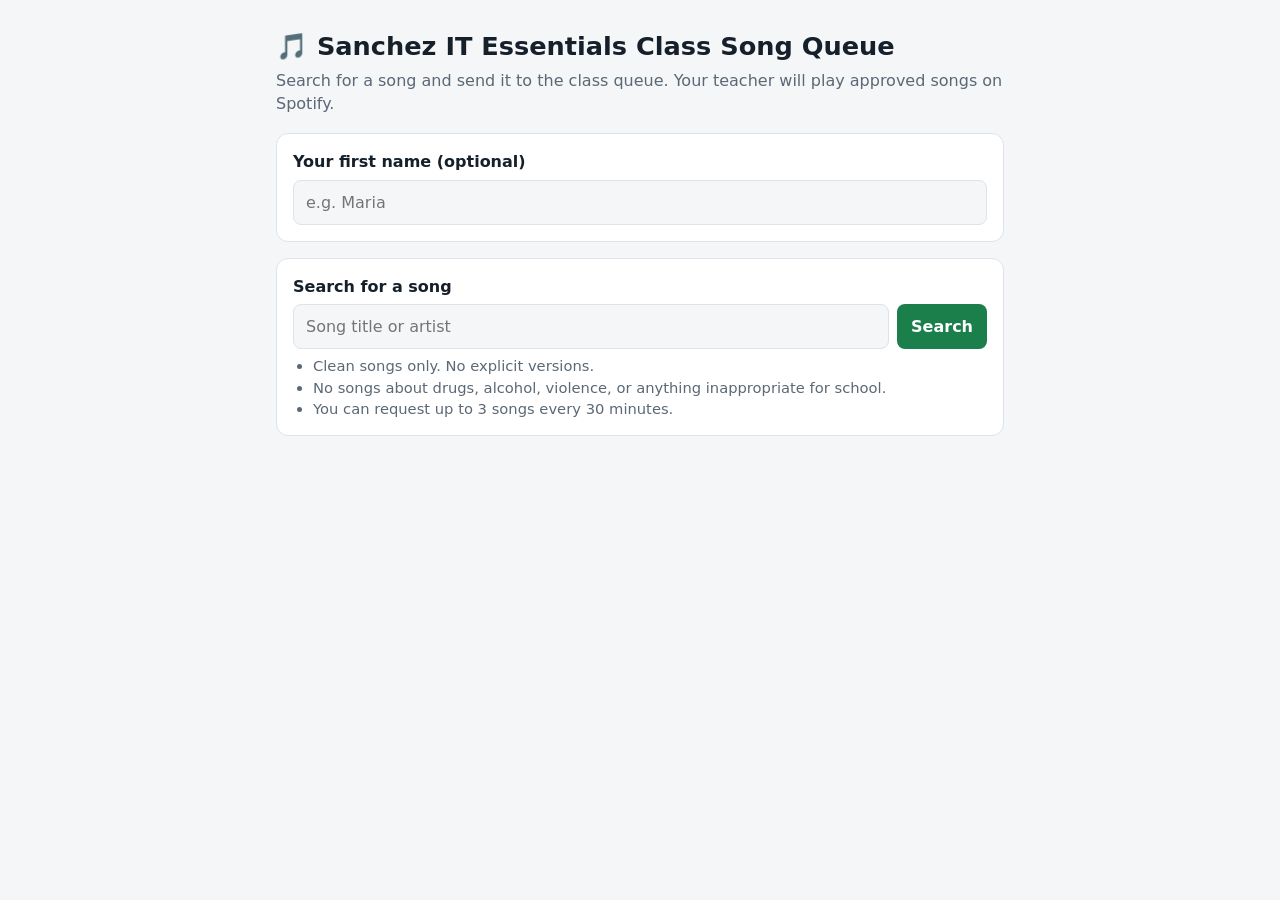
==== index.html @ ce45f0ef "Add Sanchez IT Essentials Class Song Queue Co-Authored-By: Claude Opus 5.5 <noreply@anthropic.com>" ====
<!doctype html>
<html lang="en">
<head>
  <meta charset="utf-8">
  <meta name="viewport" content="width=device-width, initial-scale=1">
  <title>Sanchez IT Essentials Class Song Queue</title>
  <link rel="icon" href="data:image/svg+xml,<svg xmlns='http://www.w3.org/2000/svg' viewBox='0 0 100 100'><text y='.9em' font-size='90'>🎵</text></svg>">
  <link rel="stylesheet" href="style.css">
</head>
<body>
  <div class="wrap">
    <header>
      <h1>🎵 Sanchez IT Essentials Class Song Queue</h1>
      <p>Search for a song and send it to the class queue. Your teacher will play approved songs on Spotify.</p>
    </header>

    <div class="card">
      <label for="name">Your first name (optional)</label>
      <input id="name" type="text" maxlength="30" autocomplete="given-name" placeholder="e.g. Maria">
    </div>

    <div class="card">
      <form id="searchForm">
        <label for="q">Search for a song</label>
        <div class="row">
          <input id="q" type="search" placeholder="Song title or artist" required autocomplete="off">
          <button type="submit">Search</button>
        </div>
      </form>
      <ul class="rules">
        <li>Clean songs only. No explicit versions.</li>
        <li>No songs about drugs, alcohol, violence, or anything inappropriate for school.</li>
        <li>You can request up to <span id="limitText">3</span> songs every <span id="windowText">30</span> minutes.</li>
      </ul>
    </div>

    <div id="status" class="hidden"></div>
    <div id="results" class="card hidden"></div>
  </div>

  <script src="config.js"></script>
  <script src="filter.js"></script>
  <script>
    const C = window.QUEUE_CONFIG;
    const $ = (id) => document.getElementById(id);
    const esc = (s) => String(s ?? "").replace(/[&<>"']/g, (c) => ({ "&": "&amp;", "<": "&lt;", ">": "&gt;", '"': "&quot;", "'": "&#39;" }[c]));
    const store = {
      get(k, d) { try { return JSON.parse(localStorage.getItem(k)) ?? d; } catch { return d; } },
      set(k, v) { try { localStorage.setItem(k, JSON.stringify(v)); } catch {} },
    };

    $("limitText").textContent = C.maxRequestsPerWindow;
    $("windowText").textContent = C.windowMinutes;
    $("name").value = store.get("studentName", "");
    $("name").addEventListener("input", (e) => store.set("studentName", e.target.value.trim()));

    let lastResults = [];

    function showStatus(kind, html) {
      const el = $("status");
      el.className = "notice " + kind;
      el.innerHTML = html;
      el.scrollIntoView({ behavior: "smooth", block: "nearest" });
    }

    async function fetchWithTimeout(url, opts = {}, ms = 8000) {
      const ctrl = new AbortController();
      const t = setTimeout(() => ctrl.abort(), ms);
      try { return await fetch(url, { ...opts, signal: ctrl.signal }); }
      finally { clearTimeout(t); }
    }

    $("searchForm").addEventListener("submit", async (e) => {
      e.preventDefault();
      const q = $("q").value.trim();
      if (!q) return;
      const nameHits = SongFilter.checkMetadata({ title: q });
      const box = $("results");
      box.classList.remove("hidden");
      if (nameHits.length) {
        box.innerHTML = `<p class="muted">That search isn't school-appropriate. Try another song.</p>`;
        return;
      }
      box.innerHTML = `<p class="muted">Searching…</p>`;
      try {
        const url = "https://itunes.apple.com/search?media=music&entity=song&limit=25&country=US&term=" + encodeURIComponent(q);
        const res = await fetchWithTimeout(url);
        const data = await res.json();
        lastResults = (data.results || []).map((r) => {
          const song = {
            trackId: r.trackId,
            title: r.trackName,
            artist: r.artistName,
            album: r.collectionName,
            artwork: (r.artworkUrl100 || "").replace("100x100", "200x200"),
            explicitness: r.trackExplicitness,
          };
          const hits = SongFilter.checkMetadata(song);
          if (song.explicitness === "explicit") song.blocked = "Explicit version";
          else if (hits.length) song.blocked = "Not school-safe (" + SongFilter.describe(hits) + ")";
          return song;
        });
        renderResults();
      } catch (err) {
        box.innerHTML = `<p class="muted">Search didn't work. Check your connection and try again.</p>`;
      }
    });

    function renderResults() {
      const box = $("results");
      if (!lastResults.length) {
        box.innerHTML = `<p class="muted">No songs found. Try different words.</p>`;
        return;
      }
      // Show allowed songs first.
      const sorted = [...lastResults].sort((a, b) => !!a.blocked - !!b.blocked);
      box.innerHTML = sorted.map((s) => `
        <div class="song">
          <img src="${esc(s.artwork)}" alt="" loading="lazy">
          <div class="info">
            <div class="title">${esc(s.title)}</div>
            <div class="meta">${esc(s.artist)} · ${esc(s.album)}</div>
            ${s.blocked ? `<span class="tag bad">🚫 ${esc(s.blocked)}</span>`
              : s.explicitness === "cleaned" ? `<span class="tag good">Clean version</span>` : ""}
          </div>
          <div class="actions">
            ${s.blocked ? "" : `<button data-id="${s.trackId}">Request</button>`}
          </div>
        </div>`).join("");
      box.querySelectorAll("button[data-id]").forEach((b) =>
        b.addEventListener("click", () => requestSong(Number(b.dataset.id), b)));
    }

    function recentRequests() {
      const cutoff = Date.now() - C.windowMinutes * 60000;
      return store.get("myRequests", []).filter((r) => r.at > cutoff);
    }

    async function checkLyrics(song) {
      // Best effort: some school networks block lyric sites, so a failed lookup doesn't block the request.
      try {
        const url = "https://lrclib.net/api/search?track_name=" + encodeURIComponent(song.title) +
          "&artist_name=" + encodeURIComponent(song.artist);
        const res = await fetchWithTimeout(url, {}, 7000);
        if (!res.ok) return { checked: false };
        const list = await res.json();
        const match = (list || []).find((x) => x.plainLyrics);
        if (!match) return { checked: false };
        return { checked: true, hits: SongFilter.checkLyrics(match.plainLyrics) };
      } catch {
        return { checked: false };
      }
    }

    async function requestSong(trackId, btn) {
      const song = lastResults.find((s) => s.trackId === trackId);
      if (!song || song.blocked) return;

      const recent = recentRequests();
      if (recent.length >= C.maxRequestsPerWindow) {
        const wait = Math.ceil((recent[0].at + C.windowMinutes * 60000 - Date.now()) / 60000);
        showStatus("bad", `You've hit the limit of ${C.maxRequestsPerWindow} songs. Try again in about ${wait} min.`);
        return;
      }
      if (recent.some((r) => r.trackId === trackId)) {
        showStatus("bad", `You already requested <b>${esc(song.title)}</b>.`);
        return;
      }

      btn.disabled = true;
      btn.textContent = "Checking lyrics…";
      const lyr = await checkLyrics(song);
      if (lyr.checked && lyr.hits.length) {
        song.blocked = "Lyrics not school-safe (" + SongFilter.describe(lyr.hits) + ")";
        renderResults();
        showStatus("bad", `<b>${esc(song.title)}</b> can't be requested: its lyrics mention ${esc(SongFilter.describe(lyr.hits))}. Pick a different song.`);
        return;
      }

      btn.textContent = "Sending…";
      const payload = {
        v: 1,
        trackId: song.trackId,
        title: song.title,
        artist: song.artist,
        album: song.album,
        artwork: song.artwork,
        explicitness: song.explicitness,
        lyricsChecked: lyr.checked,
        name: ($("name").value || "").trim().slice(0, 30),
      };
      if (payload.name && SongFilter.checkMetadata({ title: payload.name }).length) payload.name = "";
      try {
        const res = await fetchWithTimeout(`${C.relay}/${C.topic}`, { method: "POST", body: JSON.stringify(payload) });
        if (!res.ok) throw new Error(res.status);
        store.set("myRequests", [...recent, { trackId, at: Date.now() }]);
        btn.textContent = "Sent ✓";
        showStatus("good", `✅ <b>${esc(song.title)}</b> by ${esc(song.artist)} was sent to the queue!`);
      } catch {
        btn.disabled = false;
        btn.textContent = "Request";
        showStatus("bad", "Couldn't send your request. Wait a few seconds and try again.");
      }
    }
  </script>
</body>
</html>
---- style.css ----
:root {
  --bg: #f4f6f8;
  --card: #ffffff;
  --text: #16202a;
  --muted: #5b6875;
  --line: #dde3e9;
  --accent: #1a7f4b;
  --accent-text: #ffffff;
  --bad: #b3261e;
  --bad-bg: #fdecea;
  --warn: #8a5a00;
  --warn-bg: #fff4d6;
  --good-bg: #e6f4ec;
}
@media (prefers-color-scheme: dark) {
  :root {
    --bg: #11161b;
    --card: #1a2128;
    --text: #e8edf2;
    --muted: #9aa7b3;
    --line: #2c353e;
    --accent: #3fbf7f;
    --accent-text: #0b1a12;
    --bad: #ff8a80;
    --bad-bg: #3a1c1a;
    --warn: #f2c265;
    --warn-bg: #3a2f14;
    --good-bg: #16302266;
  }
}
* { box-sizing: border-box; }
body {
  margin: 0;
  background: var(--bg);
  color: var(--text);
  font: 16px/1.45 system-ui, -apple-system, "Segoe UI", Roboto, sans-serif;
}
.wrap { max-width: 760px; margin: 0 auto; padding: 20px 16px 60px; }
header h1 { font-size: 1.6rem; margin: 8px 0 4px; }
header p { margin: 0 0 18px; color: var(--muted); }
.card {
  background: var(--card);
  border: 1px solid var(--line);
  border-radius: 12px;
  padding: 16px;
  margin-bottom: 16px;
}
label { display: block; font-weight: 600; margin-bottom: 6px; }
input[type="text"], input[type="search"] {
  width: 100%;
  font: inherit;
  padding: 10px 12px;
  border: 1px solid var(--line);
  border-radius: 8px;
  background: var(--bg);
  color: var(--text);
}
.row { display: flex; gap: 8px; }
.row input { flex: 1; min-width: 0; }
button, .btn {
  font: inherit;
  font-weight: 600;
  border: 0;
  border-radius: 8px;
  padding: 10px 14px;
  background: var(--accent);
  color: var(--accent-text);
  cursor: pointer;
  text-decoration: none;
  display: inline-block;
  white-space: nowrap;
}
button.secondary, .btn.secondary {
  background: transparent;
  color: var(--text);
  border: 1px solid var(--line);
}
button:disabled { opacity: 0.5; cursor: default; }
.muted { color: var(--muted); font-size: 0.9rem; }
.song {
  display: flex;
  gap: 12px;
  align-items: center;
  padding: 10px 0;
  border-top: 1px solid var(--line);
}
.song:first-child { border-top: 0; }
.song img { width: 56px; height: 56px; border-radius: 6px; flex: none; background: var(--line); }
.song .info { flex: 1; min-width: 0; }
.song .title { font-weight: 600; overflow-wrap: anywhere; }
.song .meta { color: var(--muted); font-size: 0.9rem; overflow-wrap: anywhere; }
.song .actions { display: flex; gap: 6px; flex-wrap: wrap; justify-content: flex-end; }
.tag {
  display: inline-block;
  font-size: 0.78rem;
  font-weight: 600;
  padding: 2px 8px;
  border-radius: 999px;
  margin-top: 4px;
}
.tag.bad { background: var(--bad-bg); color: var(--bad); }
.tag.warn { background: var(--warn-bg); color: var(--warn); }
.tag.good { background: var(--good-bg); color: var(--accent); }
.notice { padding: 12px; border-radius: 8px; margin-bottom: 12px; }
.notice.good { background: var(--good-bg); }
.notice.bad { background: var(--bad-bg); color: var(--bad); }
.hidden { display: none !important; }
ul.rules { margin: 6px 0 0; padding-left: 20px; color: var(--muted); font-size: 0.92rem; }
@media (max-width: 520px) {
  .song { flex-wrap: wrap; }
  .song .actions { width: 100%; justify-content: flex-start; }
}
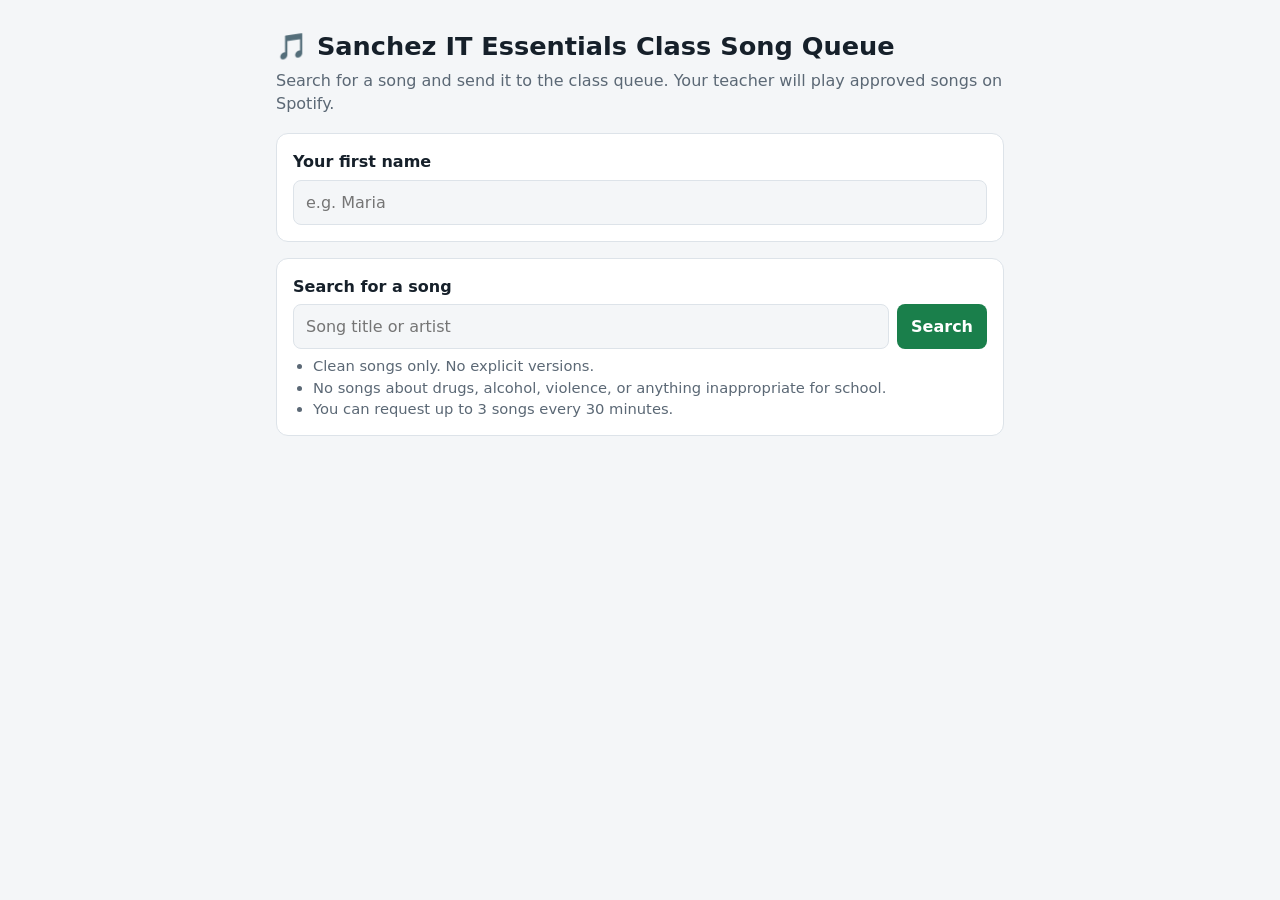
==== commit 7f4f37e5: "Require student name when requesting a song Co-Authored-By: Claude Opus 5.5 <noreply@anthropic.com>" ====
--- a/index.html
+++ b/index.html
@@ -15,8 +15,8 @@
     </header>
 
     <div class="card">
-      <label for="name">Your first name (optional)</label>
-      <input id="name" type="text" maxlength="30" autocomplete="given-name" placeholder="e.g. Maria">
+      <label for="name">Your first name</label>
+      <input id="name" type="text" maxlength="30" required autocomplete="given-name" placeholder="e.g. Maria">
     </div>
 
     <div class="card">
@@ -155,6 +155,12 @@
     async function requestSong(trackId, btn) {
       const song = lastResults.find((s) => s.trackId === trackId);
       if (!song || song.blocked) return;
+
+      if (!$("name").value.trim()) {
+        showStatus("bad", "Enter your first name before requesting a song.");
+        $("name").focus();
+        return;
+      }
 
       const recent = recentRequests();
       if (recent.length >= C.maxRequestsPerWindow) {
